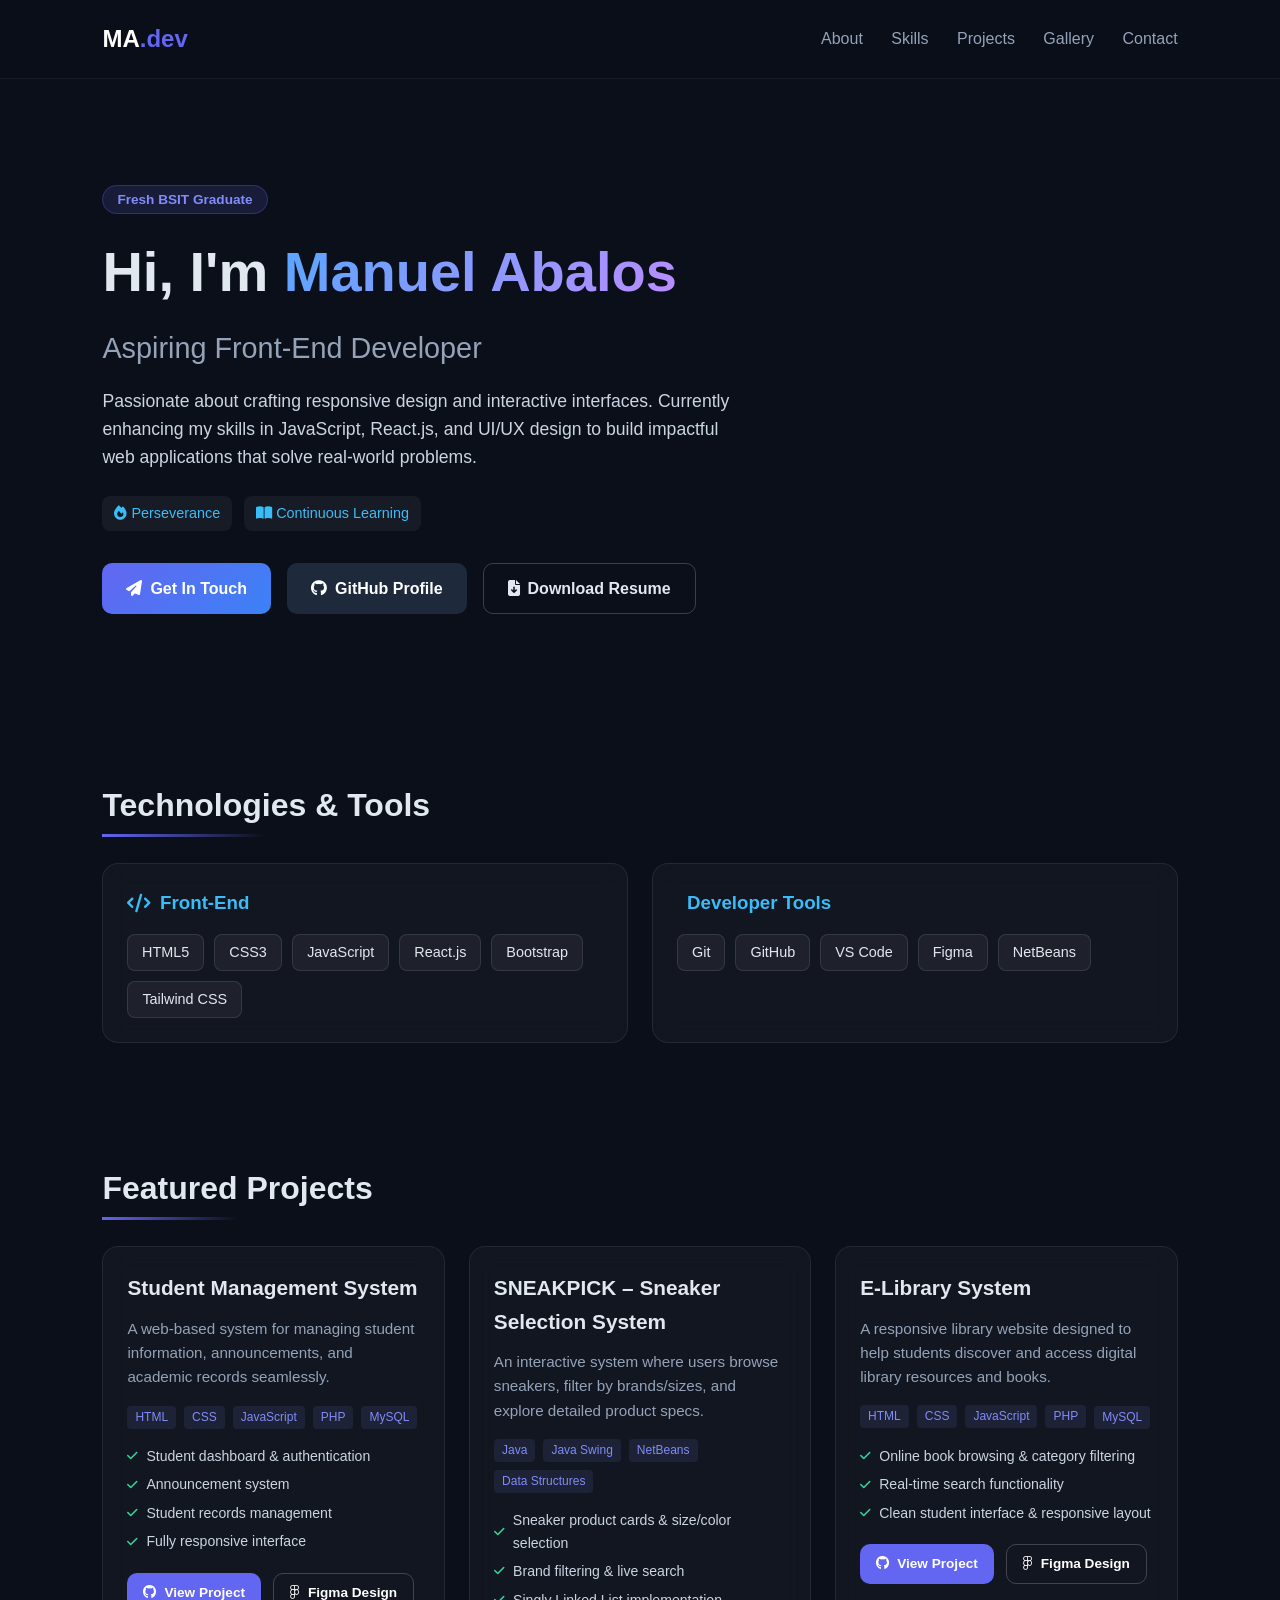
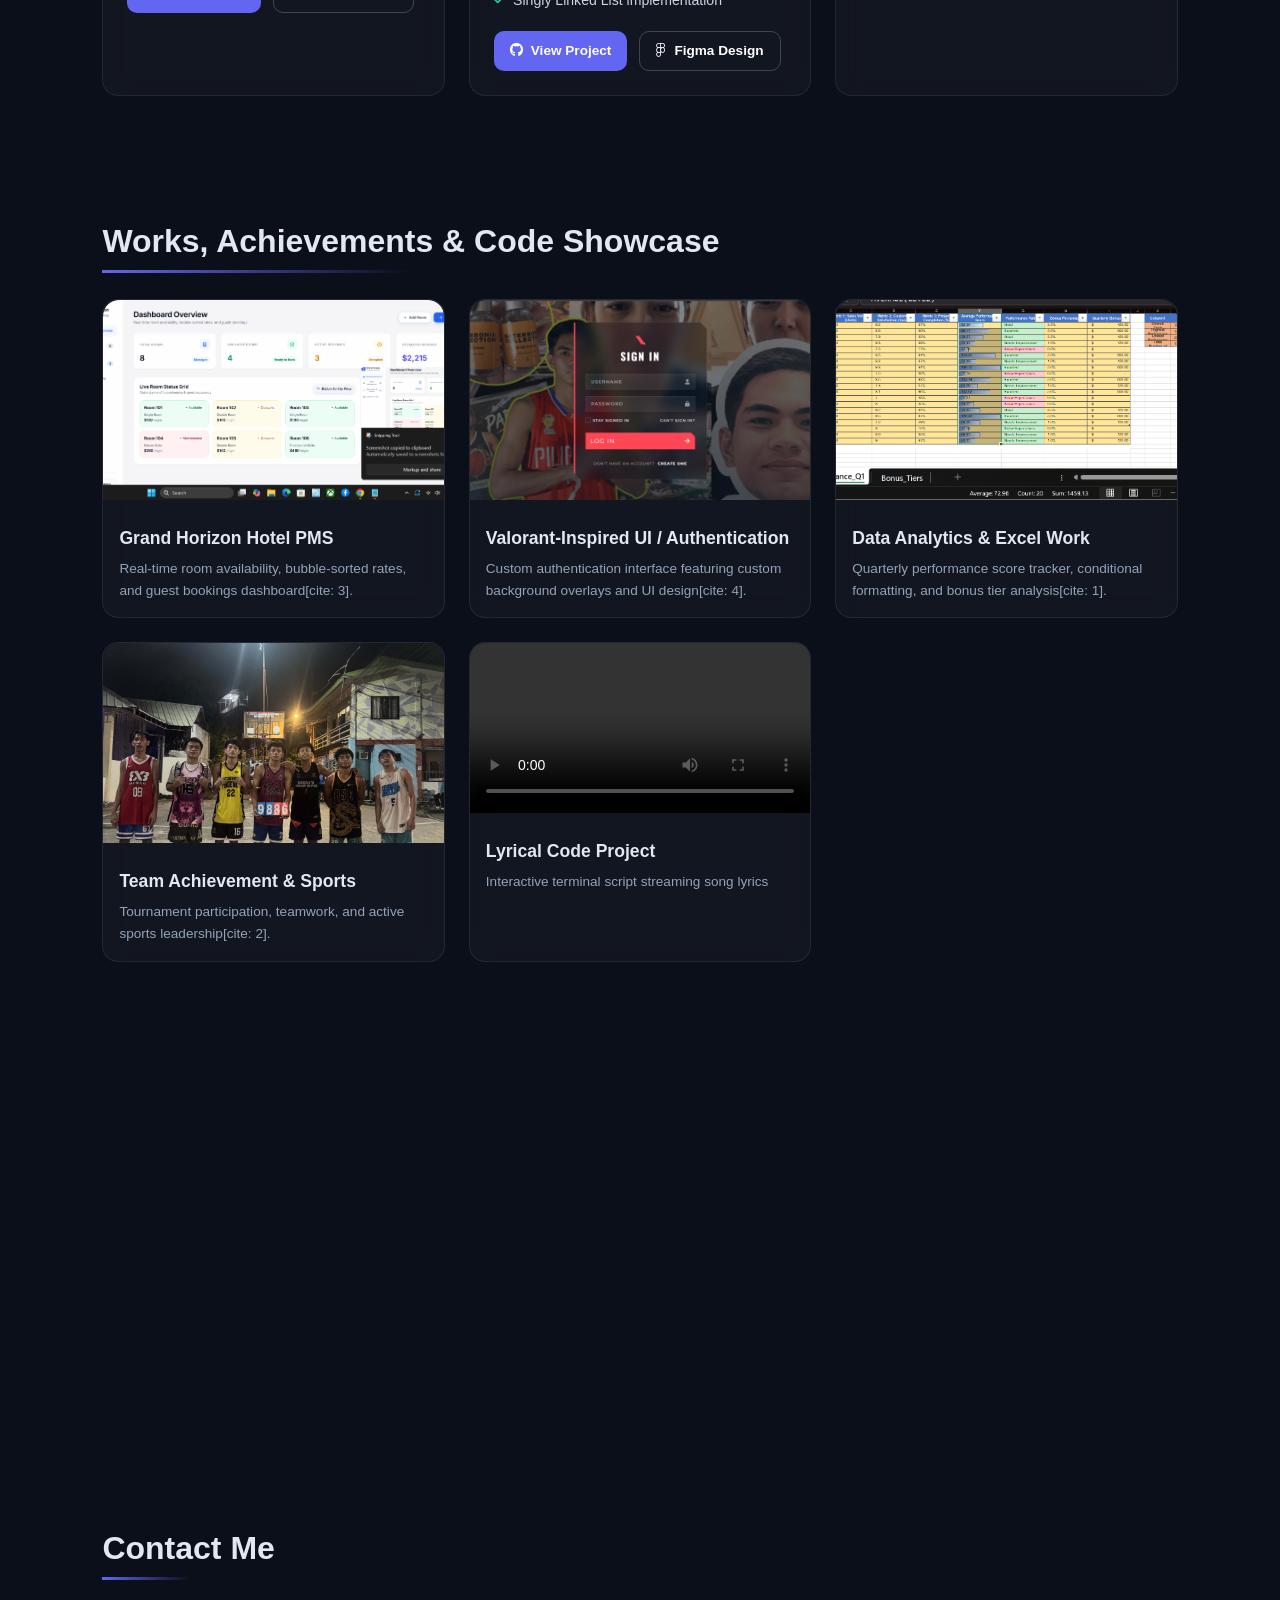
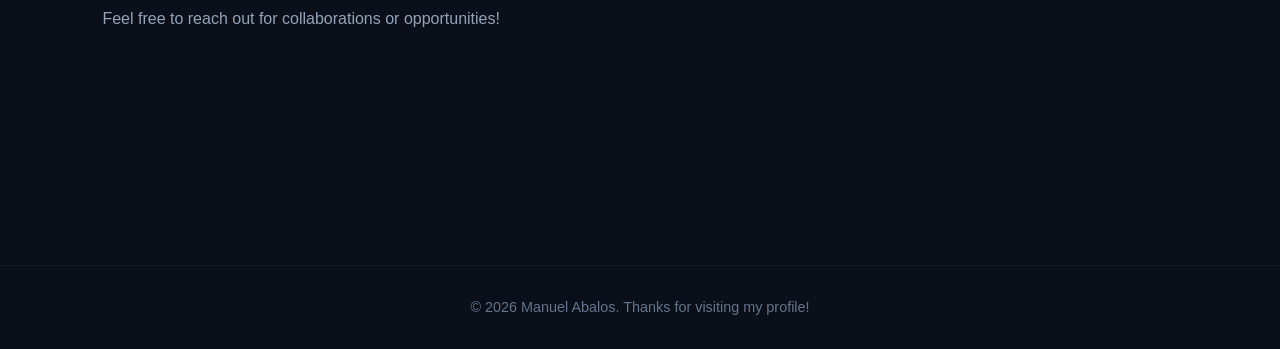
==== index.html @ e419f0a4 "first commit" ====
<!DOCTYPE html>
<html lang="en">
<head>
  <meta charset="UTF-8" />
  <meta name="viewport" content="width=device-width, initial-scale=1.0"/>
  <title>Manuel Abalos | Front-End Developer Portfolio</title>
  
 
  <link rel="stylesheet" href="https://cdnjs.cloudflare.com/ajax/libs/font-awesome/6.4.0/css/all.min.css"/>

  <link rel="stylesheet" href="main.css" />
</head>
<body>

 
  <header class="navbar">
    <div class="logo">MA<span>.dev</span></div>
    <nav>
      <a href="#about">About</a>
      <a href="#skills">Skills</a>
      <a href="#projects">Projects</a>
      <a href="#gallery">Gallery</a>
      <a href="#contact">Contact</a>
    </nav>
  </header>

 
  <section id="about" class="hero-section">
    <div class="hero-content">
      <span class="badge">Fresh BSIT Graduate</span>
      <h1>Hi, I'm <span class="gradient-text">Manuel Abalos</span></h1>
      <h2>Aspiring Front-End Developer</h2>
      
      <p class="bio">
        Passionate about crafting responsive design and interactive interfaces. 
        Currently enhancing my skills in JavaScript, React.js, and UI/UX design to build impactful web applications that solve real-world problems.
      </p>

      <div class="mindset-tags">
        <span><i class="fa-solid fa-fire"></i> Perseverance</span>
        <span><i class="fa-solid fa-book-open"></i> Continuous Learning</span>
      </div>

      <div class="hero-buttons">
        <a href="#contact" class="btn primary-btn"><i class="fa-solid fa-paper-plane"></i> Get In Touch</a>
        <a href="https://github.com/leunamworkswebdev" target="_blank" class="btn secondary-btn"><i class="fa-brands fa-github"></i> GitHub Profile</a>
        <a href="resume.pdf" download class="btn outline-btn"><i class="fa-solid fa-file-arrow-down"></i> Download Resume</a>
      </div>
    </div>
  </section>

 
  <section id="skills" class="skills-section">
    <h2 class="section-title">Technologies & Tools</h2>
    
    <div class="skills-grid">
      <div class="glass-card skill-card">
        <h3><i class="fa-solid fa-code"></i> Front-End</h3>
        <div class="tags">
          <span>HTML5</span>
          <span>CSS3</span>
          <span>JavaScript</span>
          <span>React.js</span>
          <span>Bootstrap</span>
          <span>Tailwind CSS</span>
        </div>
      </div>

      <div class="glass-card skill-card">
        <h3><i class="fa-solid fa-screws-gutter"></i> Developer Tools</h3>
        <div class="tags">
          <span>Git</span>
          <span>GitHub</span>
          <span>VS Code</span>
          <span>Figma</span>
          <span>NetBeans</span>
        </div>
      </div>
    </div>
  </section>

 
  <section id="projects" class="projects-section">
    <h2 class="section-title">Featured Projects</h2>

    <div class="projects-grid">
      
      <!-- Student Management System -->
      <div class="glass-card project-card">
        <h3>Student Management System</h3>
        <p>A web-based system for managing student information, announcements, and academic records seamlessly.</p>
        
        <div class="tech-stack">
          <span>HTML</span><span>CSS</span><span>JavaScript</span><span>PHP</span><span>MySQL</span>
        </div>

        <ul class="feature-list">
          <li><i class="fa-solid fa-check"></i> Student dashboard & authentication</li>
          <li><i class="fa-solid fa-check"></i> Announcement system</li>
          <li><i class="fa-solid fa-check"></i> Student records management</li>
          <li><i class="fa-solid fa-check"></i> Fully responsive interface</li>
        </ul>

        <div class="card-links">
          <a href="https://github.com/leunamworkswebdev" target="_blank" class="btn small-btn"><i class="fa-brands fa-github"></i> View Project</a>
          <a href="https://figma.com" target="_blank" class="btn small-btn outline"><i class="fa-brands fa-figma"></i> Figma Design</a>
        </div>
      </div>

    
      <div class="glass-card project-card">
        <h3>SNEAKPICK – Sneaker Selection System</h3>
        <p>An interactive system where users browse sneakers, filter by brands/sizes, and explore detailed product specs.</p>
        
        <div class="tech-stack">
          <span>Java</span><span>Java Swing</span><span>NetBeans</span><span>Data Structures</span>
        </div>

        <ul class="feature-list">
          <li><i class="fa-solid fa-check"></i> Sneaker product cards & size/color selection</li>
          <li><i class="fa-solid fa-check"></i> Brand filtering & live search</li>
          <li><i class="fa-solid fa-check"></i> Singly Linked List implementation</li>
        </ul>

        <div class="card-links">
          <a href="https://github.com/leunamworkswebdev" target="_blank" class="btn small-btn"><i class="fa-brands fa-github"></i> View Project</a>
          <a href="https://figma.com" target="_blank" class="btn small-btn outline"><i class="fa-brands fa-figma"></i> Figma Design</a>
        </div>
      </div>

      
      <div class="glass-card project-card">
        <h3>E-Library System</h3>
        <p>A responsive library website designed to help students discover and access digital library resources and books.</p>
        
        <div class="tech-stack">
          <span>HTML</span><span>CSS</span><span>JavaScript</span><span>PHP</span><span>MySQL</span>
        </div>

        <ul class="feature-list">
          <li><i class="fa-solid fa-check"></i> Online book browsing & category filtering</li>
          <li><i class="fa-solid fa-check"></i> Real-time search functionality</li>
          <li><i class="fa-solid fa-check"></i> Clean student interface & responsive layout</li>
        </ul>

        <div class="card-links">
          <a href="https://github.com/leunamworkswebdev" target="_blank" class="btn small-btn"><i class="fa-brands fa-github"></i> View Project</a>
          <a href="https://figma.com" target="_blank" class="btn small-btn outline"><i class="fa-brands fa-figma"></i> Figma Design</a>
        </div>
      </div>

    </div>
  </section>


  <section id="gallery" class="gallery-section">
    <h2 class="section-title">Works, Achievements & Code Showcase</h2>

    <div class="gallery-grid">
      
      <div class="glass-card gallery-item">
        <img src="Screenshot 2026-10-04 231336.png" alt="Grand Horizon Hotel Dashboard" />
        <div class="gallery-info">
          <h4>Grand Horizon Hotel PMS</h4>
          <p>Real-time room availability, bubble-sorted rates, and guest bookings dashboard[cite: 3].</p>
        </div>
      </div>

     
      <div class="glass-card gallery-item">
        <img src="Screenshot 2026-10-04 230714.png" alt="Valorant-inspired Login UI" />
        <div class="gallery-info">
          <h4>Valorant-Inspired UI / Authentication</h4>
          <p>Custom authentication interface featuring custom background overlays and UI design[cite: 4].</p>
        </div>
      </div>

     
      <div class="glass-card gallery-item">
        <img src="Screenshot 2026-10-05 004541.png" alt="Excel Performance Analysis Work" />
        <div class="gallery-info">
          <h4>Data Analytics & Excel Work</h4>
          <p>Quarterly performance score tracker, conditional formatting, and bonus tier analysis[cite: 1].</p>
        </div>
      </div>

     
      <div class="glass-card gallery-item">
        <img src="achievements.jpg" alt="Basketball Tournament Achievement" />
        <div class="gallery-info">
          <h4>Team Achievement & Sports</h4>
          <p>Tournament participation, teamwork, and active sports leadership[cite: 2].</p>
        </div>
      </div>

      
      <div class="glass-card gallery-item">
        <video controls width="100%">
          <source src="codelyricssong.mp4" type="video/mp4">
          Your browser does not support the video tag.
        </video>
        <div class="gallery-info">
          <h4>Lyrical Code Project</h4>
          <p>Interactive terminal script streaming song lyrics</p>
        </div>
      </div>

    </div>
  </section>

  <section class="working-section">
    <div class="glass-card working-card">
      <h2 class="section-title">What I'm Currently Working On</h2>
      <ul class="learning-list">
        <li><i class="fa-solid fa-bolt"></i> Elevating core JavaScript & ES6+ concepts</li>
        <li><i class="fa-solid fa-atom"></i> Master building modular web apps in React.js</li>
        <li><i class="fa-solid fa-mobile-screen"></i> Perfecting responsive design & CSS frameworks</li>
        <li><i class="fa-solid fa-wand-magic-sparkles"></i> Enhancing UI/UX interactive mechanics</li>
        <li><i class="fa-solid fa-rocket"></i> Creating full-stack real-world web solutions</li>
      </ul>
    </div>
  </section>

  <section id="contact" class="contact-section">
    <h2 class="section-title">Contact Me</h2>
    <p class="contact-sub">Feel free to reach out for collaborations or opportunities!</p>

    <div class="contact-cards">
      <a href="mailto:zeuronist@gmail.com" class="glass-card contact-card">
        <i class="fa-solid fa-envelope"></i>
        <span>Email Me</span>
        <p>zeuronist@gmail.com</p>
      </a>

      <a href="https://github.com/leunamworkswebdev" target="_blank" class="glass-card contact-card">
        <i class="fa-brands fa-github"></i>
        <span>GitHub</span>
        <p>leunamworkswebdev</p>
      </a>
    </div>
  </section>

  <footer>
    <p>© 2026 Manuel Abalos. Thanks for visiting my profile!</p>
  </footer>

  <script src="script.js"></script>
</body>
</html>
---- main.css ----
/* Base Reset & Styling */
* {
  margin: 0;
  padding: 0;
  box-sizing: border-box;
  font-family: 'Segoe UI', Roboto, Helvetica, Arial, sans-serif;
  scroll-behavior: smooth;
}

body {
  background-color: #0b0f19;
  color: #e2e8f0;
  line-height: 1.6;
  overflow-x: hidden;
}

/* Glassmorphism Styling */
.glass-card {
  background: rgba(255, 255, 255, 0.03);
  backdrop-filter: blur(12px);
  -webkit-backdrop-filter: blur(12px);
  border: 1px solid rgba(255, 255, 255, 0.08);
  border-radius: 16px;
  padding: 24px;
  transition: transform 0.3s ease, border-color 0.3s ease, box-shadow 0.3s ease;
}

.glass-card:hover {
  transform: translateY(-5px);
  border-color: rgba(99, 102, 241, 0.4);
  box-shadow: 0 10px 30px -10px rgba(99, 102, 241, 0.2);
}

/* Navbar */
.navbar {
  display: flex;
  justify-content: space-between;
  align-items: center;
  padding: 20px 8%;
  position: fixed;
  top: 0;
  width: 100%;
  background: rgba(11, 15, 25, 0.85);
  backdrop-filter: blur(10px);
  z-index: 1000;
  border-bottom: 1px solid rgba(255, 255, 255, 0.05);
}

.navbar .logo {
  font-size: 1.5rem;
  font-weight: 700;
  color: #ffffff;
}

.navbar .logo span {
  color: #6366f1;
}

.navbar nav a {
  color: #94a3b8;
  text-decoration: none;
  margin-left: 24px;
  font-weight: 500;
  transition: color 0.3s ease;
}

.navbar nav a:hover {
  color: #38bdf8;
}

/* Hero Section */
.hero-section {
  padding: 160px 8% 80px;
  min-height: 80vh;
  display: flex;
  align-items: center;
}

.badge {
  background: rgba(99, 102, 241, 0.15);
  color: #818cf8;
  padding: 6px 14px;
  border-radius: 20px;
  font-size: 0.85rem;
  font-weight: 600;
  border: 1px solid rgba(99, 102, 241, 0.3);
}

.hero-content h1 {
  font-size: 3.5rem;
  margin: 16px 0 8px;
}

.gradient-text {
  background: linear-gradient(135deg, #58a6ff 0%, #bc8cff 100%);
  background-clip: text;
  -webkit-background-clip: text;
  -webkit-text-fill-color: transparent;
}

.hero-content h2 {
  font-size: 1.8rem;
  color: #94a3b8;
  font-weight: 400;
  margin-bottom: 16px;
}

.bio {
  max-width: 650px;
  color: #cbd5e1;
  font-size: 1.1rem;
  margin-bottom: 24px;
}

.mindset-tags {
  display: flex;
  gap: 12px;
  margin-bottom: 32px;
}

.mindset-tags span {
  background: rgba(255, 255, 255, 0.05);
  padding: 6px 12px;
  border-radius: 8px;
  font-size: 0.9rem;
  color: #38bdf8;
}

.hero-buttons {
  display: flex;
  gap: 16px;
  flex-wrap: wrap;
}

/* Buttons */
.btn {
  padding: 12px 24px;
  border-radius: 10px;
  text-decoration: none;
  font-weight: 600;
  display: inline-flex;
  align-items: center;
  gap: 8px;
  transition: all 0.3s ease;
  cursor: pointer;
  border: none;
}

.primary-btn {
  background: linear-gradient(135deg, #6366f1 0%, #3b82f6 100%);
  color: #ffffff;
}

.primary-btn:hover {
  opacity: 0.9;
  transform: translateY(-2px);
}

.secondary-btn {
  background: #1e293b;
  color: #ffffff;
}

.secondary-btn:hover {
  background: #334155;
}

.outline-btn {
  border: 1px solid rgba(255, 255, 255, 0.2);
  color: #e2e8f0;
}

.outline-btn:hover {
  background: rgba(255, 255, 255, 0.05);
}

.small-btn {
  padding: 8px 16px;
  font-size: 0.85rem;
  background: #6366f1;
  color: white;
}

.small-btn.outline {
  background: transparent;
  border: 1px solid rgba(255, 255, 255, 0.2);
}

/* Titles */
.section-title {
  font-size: 2rem;
  margin-bottom: 32px;
  position: relative;
  display: inline-block;
}

.section-title::after {
  content: '';
  position: absolute;
  bottom: -6px;
  left: 0;
  width: 50%;
  height: 3px;
  background: linear-gradient(90deg, #6366f1, transparent);
}

/* Skills Section */
.skills-section, .projects-section, .gallery-section, .working-section, .contact-section {
  padding: 60px 8%;
}

.skills-grid {
  display: grid;
  grid-template-columns: repeat(auto-fit, minmax(300px, 1fr));
  gap: 24px;
}

.skill-card h3 {
  margin-bottom: 16px;
  color: #38bdf8;
  display: flex;
  align-items: center;
  gap: 10px;
}

.tags {
  display: flex;
  flex-wrap: wrap;
  gap: 10px;
}

.tags span {
  background: rgba(255, 255, 255, 0.05);
  border: 1px solid rgba(255, 255, 255, 0.1);
  padding: 6px 14px;
  border-radius: 8px;
  font-size: 0.9rem;
}

/* Projects Grid */
.projects-grid {
  display: grid;
  grid-template-columns: repeat(auto-fit, minmax(320px, 1fr));
  gap: 24px;
}

.project-card h3 {
  font-size: 1.3rem;
  margin-bottom: 12px;
}

.project-card p {
  color: #94a3b8;
  font-size: 0.95rem;
  margin-bottom: 16px;
}

.tech-stack {
  display: flex;
  gap: 8px;
  flex-wrap: wrap;
  margin-bottom: 16px;
}

.tech-stack span {
  font-size: 0.75rem;
  color: #818cf8;
  background: rgba(129, 140, 248, 0.1);
  padding: 2px 8px;
  border-radius: 4px;
}

.feature-list {
  list-style: none;
  margin-bottom: 20px;
}

.feature-list li {
  font-size: 0.88rem;
  color: #cbd5e1;
  margin-bottom: 6px;
  display: flex;
  align-items: center;
  gap: 8px;
}

.feature-list li i {
  color: #34d399;
  font-size: 0.75rem;
}

.card-links {
  display: flex;
  gap: 12px;
}

/* Gallery Section */
.gallery-grid {
  display: grid;
  grid-template-columns: repeat(auto-fit, minmax(280px, 1fr));
  gap: 24px;
}

.gallery-item {
  padding: 0;
  overflow: hidden;
}

.gallery-item img {
  width: 100%;
  height: 200px;
  object-fit: cover;
  border-top-left-radius: 16px;
  border-top-right-radius: 16px;
}

.gallery-info {
  padding: 16px;
}

.gallery-info h4 {
  font-size: 1.1rem;
  margin-bottom: 6px;
}

.gallery-info p {
  font-size: 0.85rem;
  color: #94a3b8;
}

.video-preview-box {
  height: 200px;
  background: rgba(0, 0, 0, 0.4);
  display: flex;
  flex-direction: column;
  justify-content: center;
  align-items: center;
  color: #38bdf8;
  gap: 12px;
}

.video-preview-box i {
  font-size: 2.5rem;
}

/* Currently Working On */
.learning-list {
  list-style: none;
}

.learning-list li {
  margin-bottom: 12px;
  display: flex;
  align-items: center;
  gap: 12px;
  color: #cbd5e1;
}

.learning-list li i {
  color: #fbbf24;
}

/* Contact Section */
.contact-sub {
  color: #94a3b8;
  margin-bottom: 24px;
}

.contact-cards {
  display: flex;
  gap: 24px;
  flex-wrap: wrap;
}

.contact-card {
  text-decoration: none;
  color: inherit;
  flex: 1;
  min-width: 250px;
  display: flex;
  flex-direction: column;
  align-items: center;
  text-align: center;
  gap: 8px;
}

.contact-card i {
  font-size: 2rem;
  color: #6366f1;
}

/* Footer */
footer {
  text-align: center;
  padding: 30px;
  color: #64748b;
  border-top: 1px solid rgba(255, 255, 255, 0.05);
  font-size: 0.9rem;
}

/* Responsive Adjustments */
@media (max-width: 768px) {
  .hero-content h1 {
    font-size: 2.5rem;
  }
  .navbar nav {
    display: none; /* Can be expanded to mobile menu */
  }
}
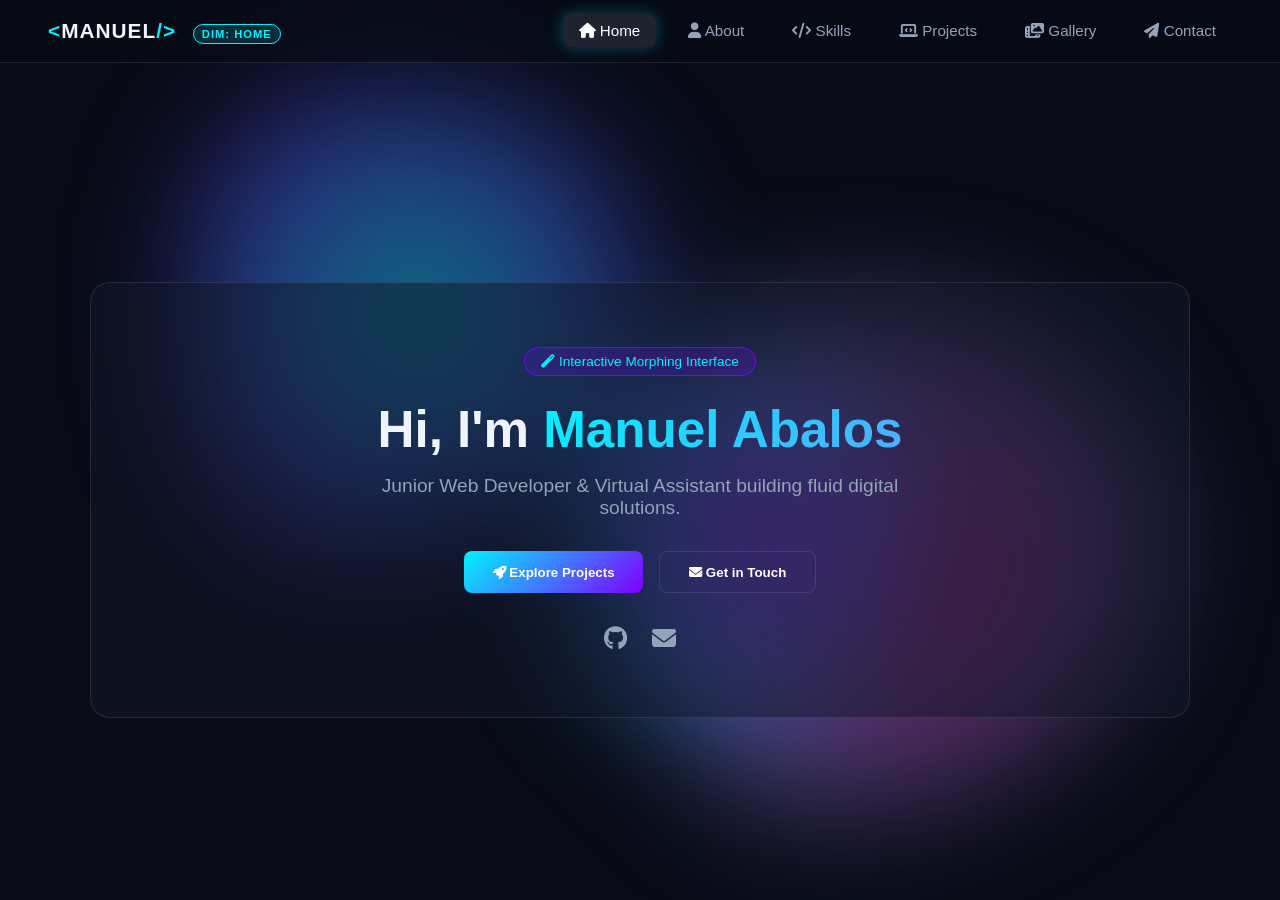
==== commit f54ac5b0: "Refactor portfolio to 3-file modular layout and add new gallery photo" ====
--- a/index.html
+++ b/index.html
@@ -2,247 +2,241 @@
 <html lang="en">
 <head>
   <meta charset="UTF-8" />
-  <meta name="viewport" content="width=device-width, initial-scale=1.0"/>
-  <title>Manuel Abalos | Front-End Developer Portfolio</title>
-  
- 
-  <link rel="stylesheet" href="https://cdnjs.cloudflare.com/ajax/libs/font-awesome/6.4.0/css/all.min.css"/>
-
+  <meta name="viewport" content="width=device-width, initial-scale=1.0" />
+  <title>Manuel Abalos | Interactive Morph Portfolio</title>
   <link rel="stylesheet" href="main.css" />
+  <link rel="stylesheet" href="https://cdnjs.cloudflare.com/ajax/libs/font-awesome/6.4.0/css/all.min.css" />
 </head>
 <body>
 
- 
+  <!-- Morphing Glass Background Container -->
+  <div class="morph-bg-container">
+    <div id="morphBlob1" class="morph-blob blob-1"></div>
+    <div id="morphBlob2" class="morph-blob blob-2"></div>
+    <div id="morphBlob3" class="morph-blob blob-3"></div>
+  </div>
+
+  <!-- Navigation Bar -->
   <header class="navbar">
-    <div class="logo">MA<span>.dev</span></div>
+    <div class="logo">
+      <span class="logo-accent">&lt;</span>MANUEL<span class="logo-accent">/&gt;</span>
+      <span class="dimension-badge" id="currentDimensionBadge">DIM: HOME</span>
+    </div>
     <nav>
-      <a href="#about">About</a>
-      <a href="#skills">Skills</a>
-      <a href="#projects">Projects</a>
-      <a href="#gallery">Gallery</a>
-      <a href="#contact">Contact</a>
+      <ul class="nav-links">
+        <li><a href="#home" class="nav-btn active" data-page="home"><i class="fas fa-home"></i> Home</a></li>
+        <li><a href="#about" class="nav-btn" data-page="about"><i class="fas fa-user"></i> About</a></li>
+        <li><a href="#skills" class="nav-btn" data-page="skills"><i class="fas fa-code"></i> Skills</a></li>
+        <li><a href="#projects" class="nav-btn" data-page="projects"><i class="fas fa-laptop-code"></i> Projects</a></li>
+        <li><a href="#gallery" class="nav-btn" data-page="gallery"><i class="fas fa-photo-video"></i> Gallery</a></li>
+        <li><a href="#contact" class="nav-btn" data-page="contact"><i class="fas fa-paper-plane"></i> Contact</a></li>
+      </ul>
     </nav>
   </header>
 
- 
-  <section id="about" class="hero-section">
-    <div class="hero-content">
-      <span class="badge">Fresh BSIT Graduate</span>
-      <h1>Hi, I'm <span class="gradient-text">Manuel Abalos</span></h1>
-      <h2>Aspiring Front-End Developer</h2>
-      
-      <p class="bio">
-        Passionate about crafting responsive design and interactive interfaces. 
-        Currently enhancing my skills in JavaScript, React.js, and UI/UX design to build impactful web applications that solve real-world problems.
-      </p>
-
-      <div class="mindset-tags">
-        <span><i class="fa-solid fa-fire"></i> Perseverance</span>
-        <span><i class="fa-solid fa-book-open"></i> Continuous Learning</span>
-      </div>
-
-      <div class="hero-buttons">
-        <a href="#contact" class="btn primary-btn"><i class="fa-solid fa-paper-plane"></i> Get In Touch</a>
-        <a href="https://github.com/leunamworkswebdev" target="_blank" class="btn secondary-btn"><i class="fa-brands fa-github"></i> GitHub Profile</a>
-        <a href="resume.pdf" download class="btn outline-btn"><i class="fa-solid fa-file-arrow-down"></i> Download Resume</a>
-      </div>
-    </div>
-  </section>
-
- 
-  <section id="skills" class="skills-section">
-    <h2 class="section-title">Technologies & Tools</h2>
-    
-    <div class="skills-grid">
-      <div class="glass-card skill-card">
-        <h3><i class="fa-solid fa-code"></i> Front-End</h3>
-        <div class="tags">
-          <span>HTML5</span>
-          <span>CSS3</span>
-          <span>JavaScript</span>
-          <span>React.js</span>
-          <span>Bootstrap</span>
-          <span>Tailwind CSS</span>
-        </div>
-      </div>
-
-      <div class="glass-card skill-card">
-        <h3><i class="fa-solid fa-screws-gutter"></i> Developer Tools</h3>
-        <div class="tags">
-          <span>Git</span>
-          <span>GitHub</span>
-          <span>VS Code</span>
-          <span>Figma</span>
-          <span>NetBeans</span>
-        </div>
-      </div>
-    </div>
-  </section>
-
- 
-  <section id="projects" class="projects-section">
-    <h2 class="section-title">Featured Projects</h2>
-
-    <div class="projects-grid">
-      
-      <!-- Student Management System -->
-      <div class="glass-card project-card">
-        <h3>Student Management System</h3>
-        <p>A web-based system for managing student information, announcements, and academic records seamlessly.</p>
-        
-        <div class="tech-stack">
-          <span>HTML</span><span>CSS</span><span>JavaScript</span><span>PHP</span><span>MySQL</span>
-        </div>
-
-        <ul class="feature-list">
-          <li><i class="fa-solid fa-check"></i> Student dashboard & authentication</li>
-          <li><i class="fa-solid fa-check"></i> Announcement system</li>
-          <li><i class="fa-solid fa-check"></i> Student records management</li>
-          <li><i class="fa-solid fa-check"></i> Fully responsive interface</li>
-        </ul>
-
-        <div class="card-links">
-          <a href="https://github.com/leunamworkswebdev" target="_blank" class="btn small-btn"><i class="fa-brands fa-github"></i> View Project</a>
-          <a href="https://figma.com" target="_blank" class="btn small-btn outline"><i class="fa-brands fa-figma"></i> Figma Design</a>
-        </div>
-      </div>
-
-    
-      <div class="glass-card project-card">
-        <h3>SNEAKPICK – Sneaker Selection System</h3>
-        <p>An interactive system where users browse sneakers, filter by brands/sizes, and explore detailed product specs.</p>
-        
-        <div class="tech-stack">
-          <span>Java</span><span>Java Swing</span><span>NetBeans</span><span>Data Structures</span>
-        </div>
-
-        <ul class="feature-list">
-          <li><i class="fa-solid fa-check"></i> Sneaker product cards & size/color selection</li>
-          <li><i class="fa-solid fa-check"></i> Brand filtering & live search</li>
-          <li><i class="fa-solid fa-check"></i> Singly Linked List implementation</li>
-        </ul>
-
-        <div class="card-links">
-          <a href="https://github.com/leunamworkswebdev" target="_blank" class="btn small-btn"><i class="fa-brands fa-github"></i> View Project</a>
-          <a href="https://figma.com" target="_blank" class="btn small-btn outline"><i class="fa-brands fa-figma"></i> Figma Design</a>
-        </div>
-      </div>
-
-      
-      <div class="glass-card project-card">
-        <h3>E-Library System</h3>
-        <p>A responsive library website designed to help students discover and access digital library resources and books.</p>
-        
-        <div class="tech-stack">
-          <span>HTML</span><span>CSS</span><span>JavaScript</span><span>PHP</span><span>MySQL</span>
-        </div>
-
-        <ul class="feature-list">
-          <li><i class="fa-solid fa-check"></i> Online book browsing & category filtering</li>
-          <li><i class="fa-solid fa-check"></i> Real-time search functionality</li>
-          <li><i class="fa-solid fa-check"></i> Clean student interface & responsive layout</li>
-        </ul>
-
-        <div class="card-links">
-          <a href="https://github.com/leunamworkswebdev" target="_blank" class="btn small-btn"><i class="fa-brands fa-github"></i> View Project</a>
-          <a href="https://figma.com" target="_blank" class="btn small-btn outline"><i class="fa-brands fa-figma"></i> Figma Design</a>
-        </div>
-      </div>
-
-    </div>
-  </section>
-
-
-  <section id="gallery" class="gallery-section">
-    <h2 class="section-title">Works, Achievements & Code Showcase</h2>
-
-    <div class="gallery-grid">
-      
-      <div class="glass-card gallery-item">
-        <img src="Screenshot 2026-10-04 231336.png" alt="Grand Horizon Hotel Dashboard" />
-        <div class="gallery-info">
-          <h4>Grand Horizon Hotel PMS</h4>
-          <p>Real-time room availability, bubble-sorted rates, and guest bookings dashboard[cite: 3].</p>
-        </div>
-      </div>
-
-     
-      <div class="glass-card gallery-item">
-        <img src="Screenshot 2026-10-04 230714.png" alt="Valorant-inspired Login UI" />
-        <div class="gallery-info">
-          <h4>Valorant-Inspired UI / Authentication</h4>
-          <p>Custom authentication interface featuring custom background overlays and UI design[cite: 4].</p>
-        </div>
-      </div>
-
-     
-      <div class="glass-card gallery-item">
-        <img src="Screenshot 2026-10-05 004541.png" alt="Excel Performance Analysis Work" />
-        <div class="gallery-info">
-          <h4>Data Analytics & Excel Work</h4>
-          <p>Quarterly performance score tracker, conditional formatting, and bonus tier analysis[cite: 1].</p>
-        </div>
-      </div>
-
-     
-      <div class="glass-card gallery-item">
-        <img src="achievements.jpg" alt="Basketball Tournament Achievement" />
-        <div class="gallery-info">
-          <h4>Team Achievement & Sports</h4>
-          <p>Tournament participation, teamwork, and active sports leadership[cite: 2].</p>
-        </div>
-      </div>
-
-      
-      <div class="glass-card gallery-item">
-        <video controls width="100%">
-          <source src="codelyricssong.mp4" type="video/mp4">
-          Your browser does not support the video tag.
-        </video>
-        <div class="gallery-info">
-          <h4>Lyrical Code Project</h4>
-          <p>Interactive terminal script streaming song lyrics</p>
-        </div>
-      </div>
-
-    </div>
-  </section>
-
-  <section class="working-section">
-    <div class="glass-card working-card">
-      <h2 class="section-title">What I'm Currently Working On</h2>
-      <ul class="learning-list">
-        <li><i class="fa-solid fa-bolt"></i> Elevating core JavaScript & ES6+ concepts</li>
-        <li><i class="fa-solid fa-atom"></i> Master building modular web apps in React.js</li>
-        <li><i class="fa-solid fa-mobile-screen"></i> Perfecting responsive design & CSS frameworks</li>
-        <li><i class="fa-solid fa-wand-magic-sparkles"></i> Enhancing UI/UX interactive mechanics</li>
-        <li><i class="fa-solid fa-rocket"></i> Creating full-stack real-world web solutions</li>
-      </ul>
-    </div>
-  </section>
-
-  <section id="contact" class="contact-section">
-    <h2 class="section-title">Contact Me</h2>
-    <p class="contact-sub">Feel free to reach out for collaborations or opportunities!</p>
-
-    <div class="contact-cards">
-      <a href="mailto:zeuronist@gmail.com" class="glass-card contact-card">
-        <i class="fa-solid fa-envelope"></i>
-        <span>Email Me</span>
-        <p>zeuronist@gmail.com</p>
-      </a>
-
-      <a href="https://github.com/leunamworkswebdev" target="_blank" class="glass-card contact-card">
-        <i class="fa-brands fa-github"></i>
-        <span>GitHub</span>
-        <p>leunamworkswebdev</p>
-      </a>
-    </div>
-  </section>
-
-  <footer>
-    <p>© 2026 Manuel Abalos. Thanks for visiting my profile!</p>
-  </footer>
+  <!-- Main Multi-Dimensional Content Container -->
+  <main class="multiverse-container">
+
+    <!-- 1. HOME DIMENSION -->
+    <section id="home" class="dimension-page active">
+      <div class="glass-hero tilt-card">
+        <div class="hero-content">
+          <div class="portal-tag"><i class="fas fa-magic"></i> Interactive Morphing Interface</div>
+          <h1>Hi, I'm <span class="gradient-text">Manuel Abalos</span></h1>
+          <p class="subtitle">Junior Web Developer &amp; Virtual Assistant building fluid digital solutions.</p>
+          <div class="hero-buttons">
+            <button class="dimension-jump-btn" data-jump="projects"><i class="fas fa-rocket"></i> Explore Projects</button>
+            <button class="dimension-jump-btn secondary" data-jump="contact"><i class="fas fa-envelope"></i> Get in Touch</button>
+          </div>
+          <div class="social-links">
+            <a href="https://github.com/leunamworkswebdev" target="_blank" aria-label="GitHub"><i class="fab fa-github"></i></a>
+            <a href="mailto:your-email@gmail.com" aria-label="Email"><i class="fas fa-envelope"></i></a>
+          </div>
+        </div>
+      </div>
+    </section>
+
+    <!-- 2. ABOUT DIMENSION -->
+    <section id="about" class="dimension-page">
+      <div class="dimension-header">
+        <h2>About <span class="gradient-text">Me</span></h2>
+        <p>Interactive journey through my focus, background, and direction.</p>
+      </div>
+      <div class="glass-card full-width tilt-card">
+        <div class="about-grid">
+          <div class="about-text">
+            <h3>Junior Web Developer &amp; VA</h3>
+            <p>I build clean, responsive front-end layouts with interactive web features and robust backend database integrations. Passionate about user experience, UI aesthetics, and efficient workflows.</p>
+            <div class="interactive-pills">
+              <span class="interactive-pill" onclick="this.classList.toggle('active')"><i class="fas fa-map-marker-alt"></i> Davao City, PH</span>
+              <span class="interactive-pill" onclick="this.classList.toggle('active')"><i class="fas fa-briefcase"></i> Open for Remote Work</span>
+              <span class="interactive-pill" onclick="this.classList.toggle('active')"><i class="fas fa-graduation-cap"></i> Continuous Learner</span>
+            </div>
+          </div>
+        </div>
+      </div>
+    </section>
+
+    <!-- 3. SKILLS DIMENSION -->
+    <section id="skills" class="dimension-page">
+      <div class="dimension-header">
+        <h2>Technical <span class="gradient-text">Skills</span></h2>
+        <p>Hover over or tap skills to trigger live interactive metric updates.</p>
+      </div>
+      <div class="skills-grid">
+        <div class="glass-card skill-card tilt-card" data-level="90%">
+          <i class="fab fa-html5 skill-icon"></i>
+          <h4>HTML &amp; CSS</h4>
+          <p>Responsive layouts, Flexbox/Grid, &amp; glassmorphism.</p>
+          <div class="skill-bar-bg"><div class="skill-bar-fill" style="width: 90%;"></div></div>
+        </div>
+        <div class="glass-card skill-card tilt-card" data-level="85%">
+          <i class="fab fa-js skill-icon"></i>
+          <h4>JavaScript</h4>
+          <p>DOM manipulation, interactive animations, &amp; ES6+.</p>
+          <div class="skill-bar-bg"><div class="skill-bar-fill" style="width: 85%;"></div></div>
+        </div>
+        <div class="glass-card skill-card tilt-card" data-level="70%">
+          <i class="fab fa-react skill-icon"></i>
+          <h4>React (Ongoing)</h4>
+          <p>Component architecture and stateful applications.</p>
+          <div class="skill-bar-bg"><div class="skill-bar-fill" style="width: 70%;"></div></div>
+        </div>
+        <div class="glass-card skill-card tilt-card" data-level="80%">
+          <i class="fab fa-php skill-icon"></i>
+          <h4>PHP &amp; MySQL</h4>
+          <p>Server-side logic, database design, and CRUD APIs.</p>
+          <div class="skill-bar-bg"><div class="skill-bar-fill" style="width: 80%;"></div></div>
+        </div>
+        <div class="glass-card skill-card tilt-card" data-level="75%">
+          <i class="fab fa-java skill-icon"></i>
+          <h4>Java</h4>
+          <p>Object-oriented programming and application logic.</p>
+          <div class="skill-bar-bg"><div class="skill-bar-fill" style="width: 75%;"></div></div>
+        </div>
+        <div class="glass-card skill-card tilt-card" data-level="88%">
+          <i class="fab fa-git-alt skill-icon"></i>
+          <h4>Git &amp; GitHub</h4>
+          <p>Version control, branch management, and workflows.</p>
+          <div class="skill-bar-bg"><div class="skill-bar-fill" style="width: 88%;"></div></div>
+        </div>
+      </div>
+    </section>
+
+    <!-- 4. PROJECTS DIMENSION -->
+    <section id="projects" class="dimension-page">
+      <div class="dimension-header">
+        <h2>Featured <span class="gradient-text">Projects</span></h2>
+        <p>Interactive project showcase with real-time detail expansion.</p>
+      </div>
+      <div class="projects-grid">
+        <div class="glass-card project-card tilt-card">
+          <div class="project-badge">Database System</div>
+          <h3>Student Management System</h3>
+          <p>Comprehensive system for student enrollment, record management, and academic grading.</p>
+          <button class="expand-project-btn"><i class="fas fa-chevron-down"></i> Details</button>
+          <div class="project-details">
+            <p><strong>Stack:</strong> PHP, MySQL, HTML5, CSS3</p>
+            <p>Features automated student record lookup and grade report generation.</p>
+          </div>
+        </div>
+        <div class="glass-card project-card tilt-card">
+          <div class="project-badge">E-Commerce</div>
+          <h3>SNEAKPICK Sneaker System</h3>
+          <p>Custom footwear showcase and inventory management platform.</p>
+          <button class="expand-project-btn"><i class="fas fa-chevron-down"></i> Details</button>
+          <div class="project-details">
+            <p><strong>Stack:</strong> JavaScript, CSS3, HTML5</p>
+            <p>Interactive filtering, shopping cart preview, and product view gallery.</p>
+          </div>
+        </div>
+        <div class="glass-card project-card tilt-card">
+          <div class="project-badge">Library Tech</div>
+          <h3>E-Library System</h3>
+          <p>Digital platform for managing library catalog, book issuance, and user borrowing records.</p>
+          <button class="expand-project-btn"><i class="fas fa-chevron-down"></i> Details</button>
+          <div class="project-details">
+            <p><strong>Stack:</strong> Java, MySQL, Swing UI</p>
+            <p>Tracks search availability, overdue fines, and book lending status.</p>
+          </div>
+        </div>
+      </div>
+    </section>
+
+    <!-- 5. GALLERY DIMENSION -->
+    <section id="gallery" class="dimension-page">
+      <div class="dimension-header">
+        <h2>Works &amp; <span class="gradient-text">Gallery</span></h2>
+        <p>System screenshots, analytics documents, team photos, and video demos.</p>
+      </div>
+      <div class="gallery-grid">
+        <div class="glass-card gallery-item tilt-card">
+          <img src="Screenshot 2026-10-04 231336.png" alt="Grand Horizon Hotel PMS Dashboard" />
+          <div class="gallery-info">
+            <h4>Grand Horizon PMS Dashboard</h4>
+            <p>Hotel management dashboard featuring real-time room status tracking.</p>
+          </div>
+        </div>
+        <div class="glass-card gallery-item tilt-card">
+          <img src="Screenshot 2026-10-04 230714.png" alt="System Sign-In Interface" />
+          <div class="gallery-info">
+            <h4>Valorant-Style Sign-In UI</h4>
+            <p>Custom gaming-inspired sign-in portal interface.</p>
+          </div>
+        </div>
+        <div class="glass-card gallery-item tilt-card">
+          <img src="Screenshot 2026-10-05 004541.png" alt="Excel Analytics Sheet" />
+          <div class="gallery-info">
+            <h4>Excel Performance Sheet</h4>
+            <p>Performance rating spreadsheet with conditional formulas and charts.</p>
+          </div>
+        </div>
+        <div class="glass-card gallery-item tilt-card">
+          <img src="oneofmyacchievements.jpg" alt="Teamwork Achievement" />
+          <div class="gallery-info">
+            <h4>Teamwork &amp; Achievement</h4>
+            <p>Basketball team competitive tournament achievement showcase photo.</p>
+          </div>
+        </div>
+        <div class="glass-card gallery-item video-item tilt-card">
+          <video controls width="100%">
+            <source src="codelyricssong.mp4" type="video/mp4" />
+            Your browser does not support the video tag.
+          </video>
+          <div class="gallery-info">
+            <h4>Lyrical Code Project</h4>
+            <p>Terminal script syncing lyrics dynamically with audio playback.</p>
+          </div>
+        </div>
+      </div>
+    </section>
+
+    <!-- 6. CONTACT DIMENSION -->
+    <section id="contact" class="dimension-page">
+      <div class="dimension-header">
+        <h2>Contact <span class="gradient-text">Dimension</span></h2>
+        <p>Send a direct message through the interactive form.</p>
+      </div>
+      <div class="glass-card contact-card tilt-card">
+        <form class="contact-form" id="contactForm">
+          <div class="form-group">
+            <label for="contactName">Your Name</label>
+            <input type="text" id="contactName" placeholder="Enter your name" required />
+          </div>
+          <div class="form-group">
+            <label for="contactEmail">Your Email</label>
+            <input type="email" id="contactEmail" placeholder="Enter your email" required />
+          </div>
+          <div class="form-group">
+            <label for="contactMessage">Message</label>
+            <textarea id="contactMessage" rows="5" placeholder="Type your message..." required></textarea>
+          </div>
+          <button type="submit" class="dimension-jump-btn"><i class="fas fa-paper-plane"></i> Send Message</button>
+        </form>
+      </div>
+    </section>
+
+  </main>
 
   <script src="script.js"></script>
 </body>
--- a/main.css
+++ b/main.css
@@ -1,409 +1,405 @@
-/* Base Reset & Styling */
+:root {
+  --bg-color: #080b16;
+  --glass-bg: rgba(18, 24, 43, 0.5);
+  --glass-border: rgba(255, 255, 255, 0.1);
+  --accent-cyan: #00f2fe;
+  --accent-purple: #4facfe;
+  --accent-glow: #7f00ff;
+  --text-main: #f0f4fc;
+  --text-muted: #94a3b8;
+}
+
 * {
+  box-sizing: border-box;
   margin: 0;
   padding: 0;
-  box-sizing: border-box;
-  font-family: 'Segoe UI', Roboto, Helvetica, Arial, sans-serif;
-  scroll-behavior: smooth;
+  font-family: 'Segoe UI', Tahoma, Geneva, Verdana, sans-serif;
 }
 
 body {
-  background-color: #0b0f19;
-  color: #e2e8f0;
-  line-height: 1.6;
+  background-color: var(--bg-color);
+  color: var(--text-main);
   overflow-x: hidden;
-}
-
-/* Glassmorphism Styling */
-.glass-card {
-  background: rgba(255, 255, 255, 0.03);
-  backdrop-filter: blur(12px);
-  -webkit-backdrop-filter: blur(12px);
-  border: 1px solid rgba(255, 255, 255, 0.08);
-  border-radius: 16px;
-  padding: 24px;
-  transition: transform 0.3s ease, border-color 0.3s ease, box-shadow 0.3s ease;
-}
-
-.glass-card:hover {
-  transform: translateY(-5px);
-  border-color: rgba(99, 102, 241, 0.4);
-  box-shadow: 0 10px 30px -10px rgba(99, 102, 241, 0.2);
-}
-
-/* Navbar */
+  min-height: 100vh;
+}
+
+/* Fluid Morphing Blobs Background */
+.morph-bg-container {
+  position: fixed;
+  top: 0;
+  left: 0;
+  width: 100vw;
+  height: 100vh;
+  z-index: -1;
+  overflow: hidden;
+  filter: blur(60px);
+}
+
+.morph-blob {
+  position: absolute;
+  border-radius: 40% 60% 70% 30% / 40% 50% 60% 50%;
+  opacity: 0.45;
+  transition: all 1.2s cubic-bezier(0.25, 0.8, 0.25, 1);
+}
+
+.blob-1 {
+  width: 450px;
+  height: 450px;
+  background: radial-gradient(circle, var(--accent-cyan), var(--accent-glow));
+  top: 10%;
+  left: 15%;
+  animation: morphingBlob 12s infinite alternate ease-in-out;
+}
+
+.blob-2 {
+  width: 500px;
+  height: 500px;
+  background: radial-gradient(circle, #ff007f, var(--accent-purple));
+  bottom: 10%;
+  right: 10%;
+  animation: morphingBlob 15s infinite alternate ease-in-out;
+}
+
+.blob-3 {
+  width: 350px;
+  height: 350px;
+  background: radial-gradient(circle, #7f00ff, #00f2fe);
+  top: 40%;
+  left: 45%;
+  animation: morphingBlob 10s infinite alternate ease-in-out;
+}
+
+@keyframes morphingBlob {
+  0% {
+    border-radius: 40% 60% 70% 30% / 40% 50% 60% 50%;
+    transform: rotate(0deg) scale(1);
+  }
+  50% {
+    border-radius: 60% 30% 50% 70% / 50% 60% 30% 60%;
+    transform: rotate(180deg) scale(1.15);
+  }
+  100% {
+    border-radius: 30% 70% 40% 60% / 60% 40% 70% 30%;
+    transform: rotate(360deg) scale(0.9);
+  }
+}
+
+/* Navbar Styling */
 .navbar {
+  position: fixed;
+  top: 0;
+  left: 0;
+  width: 100%;
   display: flex;
   justify-content: space-between;
   align-items: center;
-  padding: 20px 8%;
-  position: fixed;
-  top: 0;
-  width: 100%;
-  background: rgba(11, 15, 25, 0.85);
-  backdrop-filter: blur(10px);
-  z-index: 1000;
-  border-bottom: 1px solid rgba(255, 255, 255, 0.05);
-}
-
-.navbar .logo {
+  padding: 1.2rem 3rem;
+  background: rgba(8, 11, 22, 0.6);
+  backdrop-filter: blur(15px);
+  border-bottom: 1px solid var(--glass-border);
+  z-index: 100;
+}
+
+.logo {
+  font-weight: 800;
+  font-size: 1.3rem;
+  letter-spacing: 1px;
+}
+
+.logo-accent {
+  color: var(--accent-cyan);
+}
+
+.dimension-badge {
+  font-size: 0.7rem;
+  margin-left: 10px;
+  padding: 3px 8px;
+  background: rgba(0, 242, 254, 0.15);
+  border: 1px solid var(--accent-cyan);
+  border-radius: 12px;
+  color: var(--accent-cyan);
+}
+
+.nav-links {
+  display: flex;
+  list-style: none;
+  gap: 1rem;
+}
+
+.nav-btn {
+  color: var(--text-muted);
+  text-decoration: none;
+  padding: 0.5rem 1rem;
+  border-radius: 8px;
+  transition: all 0.3s ease;
+  font-size: 0.95rem;
+}
+
+.nav-btn:hover, .nav-btn.active {
+  color: #fff;
+  background: rgba(255, 255, 255, 0.1);
+  box-shadow: 0 0 15px rgba(0, 242, 254, 0.3);
+}
+
+/* Multi-Dimensional Slide Container & Morphing Transitions */
+.multiverse-container {
+  padding-top: 100px;
+  min-height: 100vh;
+  display: flex;
+  justify-content: center;
+  align-items: center;
+  position: relative;
+}
+
+.dimension-page {
+  display: none;
+  width: 90%;
+  max-width: 1100px;
+  padding: 2rem 0;
+  opacity: 0;
+  filter: blur(20px);
+  transform: scale(0.85) rotate(-2deg);
+  transition: opacity 0.7s cubic-bezier(0.2, 0.8, 0.2, 1),
+              filter 0.7s cubic-bezier(0.2, 0.8, 0.2, 1),
+              transform 0.7s cubic-bezier(0.2, 0.8, 0.2, 1);
+}
+
+.dimension-page.active {
+  display: block;
+  opacity: 1;
+  filter: blur(0px);
+  transform: scale(1) rotate(0deg);
+}
+
+/* Glass Card & Tilt Interaction */
+.glass-card {
+  background: var(--glass-bg);
+  backdrop-filter: blur(16px);
+  border: 1px solid var(--glass-border);
+  border-radius: 16px;
+  padding: 2rem;
+  box-shadow: 0 8px 32px 0 rgba(0, 0, 0, 0.37);
+  transition: transform 0.2s ease-out, box-shadow 0.3s ease, border-color 0.3s ease;
+  will-change: transform;
+}
+
+.glass-card:hover {
+  border-color: rgba(0, 242, 254, 0.4);
+  box-shadow: 0 12px 40px 0 rgba(0, 242, 254, 0.25);
+}
+
+.gradient-text {
+  background: linear-gradient(135deg, var(--accent-cyan), var(--accent-purple));
+  background-clip: text;
+  -webkit-background-clip: text;
+  -webkit-text-fill-color: transparent;
+}
+
+/* Hero Section */
+.glass-hero {
+  text-align: center;
+  padding: 4rem 2rem;
+  background: var(--glass-bg);
+  border-radius: 20px;
+  border: 1px solid var(--glass-border);
+  backdrop-filter: blur(16px);
+}
+
+.portal-tag {
+  display: inline-block;
+  padding: 6px 16px;
+  background: rgba(127, 0, 255, 0.2);
+  border: 1px solid var(--accent-glow);
+  border-radius: 20px;
+  font-size: 0.85rem;
+  margin-bottom: 1.5rem;
+  color: var(--accent-cyan);
+}
+
+.hero-content h1 {
+  font-size: 3.2rem;
+  margin-bottom: 1rem;
+}
+
+.subtitle {
+  color: var(--text-muted);
+  font-size: 1.2rem;
+  max-width: 600px;
+  margin: 0 auto 2rem auto;
+}
+
+.hero-buttons {
+  display: flex;
+  justify-content: center;
+  gap: 1rem;
+  margin-bottom: 2rem;
+}
+
+.dimension-jump-btn {
+  padding: 0.8rem 1.8rem;
+  background: linear-gradient(135deg, var(--accent-cyan), var(--accent-glow));
+  border: none;
+  border-radius: 8px;
+  color: #fff;
+  font-weight: 600;
+  cursor: pointer;
+  transition: all 0.3s ease;
+}
+
+.dimension-jump-btn.secondary {
+  background: transparent;
+  border: 1px solid var(--glass-border);
+}
+
+.dimension-jump-btn:hover {
+  transform: scale(1.05);
+  box-shadow: 0 0 20px rgba(0, 242, 254, 0.4);
+}
+
+.social-links a {
+  color: var(--text-muted);
   font-size: 1.5rem;
-  font-weight: 700;
-  color: #ffffff;
-}
-
-.navbar .logo span {
-  color: #6366f1;
-}
-
-.navbar nav a {
-  color: #94a3b8;
-  text-decoration: none;
-  margin-left: 24px;
-  font-weight: 500;
+  margin: 0 10px;
   transition: color 0.3s ease;
 }
 
-.navbar nav a:hover {
-  color: #38bdf8;
-}
-
-/* Hero Section */
-.hero-section {
-  padding: 160px 8% 80px;
-  min-height: 80vh;
+.social-links a:hover {
+  color: var(--accent-cyan);
+}
+
+/* Interactive Components */
+.dimension-header {
+  text-align: center;
+  margin-bottom: 2.5rem;
+}
+
+.interactive-pills {
   display: flex;
-  align-items: center;
-}
-
-.badge {
-  background: rgba(99, 102, 241, 0.15);
-  color: #818cf8;
+  gap: 10px;
+  flex-wrap: wrap;
+  margin-top: 15px;
+}
+
+.interactive-pill {
+  background: rgba(255, 255, 255, 0.05);
+  border: 1px solid var(--glass-border);
   padding: 6px 14px;
   border-radius: 20px;
   font-size: 0.85rem;
-  font-weight: 600;
-  border: 1px solid rgba(99, 102, 241, 0.3);
-}
-
-.hero-content h1 {
-  font-size: 3.5rem;
-  margin: 16px 0 8px;
-}
-
-.gradient-text {
-  background: linear-gradient(135deg, #58a6ff 0%, #bc8cff 100%);
-  background-clip: text;
-  -webkit-background-clip: text;
-  -webkit-text-fill-color: transparent;
-}
-
-.hero-content h2 {
-  font-size: 1.8rem;
-  color: #94a3b8;
-  font-weight: 400;
-  margin-bottom: 16px;
-}
-
-.bio {
-  max-width: 650px;
-  color: #cbd5e1;
-  font-size: 1.1rem;
-  margin-bottom: 24px;
-}
-
-.mindset-tags {
-  display: flex;
-  gap: 12px;
-  margin-bottom: 32px;
-}
-
-.mindset-tags span {
-  background: rgba(255, 255, 255, 0.05);
-  padding: 6px 12px;
-  border-radius: 8px;
-  font-size: 0.9rem;
-  color: #38bdf8;
-}
-
-.hero-buttons {
-  display: flex;
-  gap: 16px;
-  flex-wrap: wrap;
-}
-
-/* Buttons */
-.btn {
-  padding: 12px 24px;
-  border-radius: 10px;
-  text-decoration: none;
-  font-weight: 600;
-  display: inline-flex;
-  align-items: center;
-  gap: 8px;
+  cursor: pointer;
   transition: all 0.3s ease;
-  cursor: pointer;
-  border: none;
-}
-
-.primary-btn {
-  background: linear-gradient(135deg, #6366f1 0%, #3b82f6 100%);
-  color: #ffffff;
-}
-
-.primary-btn:hover {
-  opacity: 0.9;
-  transform: translateY(-2px);
-}
-
-.secondary-btn {
-  background: #1e293b;
-  color: #ffffff;
-}
-
-.secondary-btn:hover {
-  background: #334155;
-}
-
-.outline-btn {
-  border: 1px solid rgba(255, 255, 255, 0.2);
-  color: #e2e8f0;
-}
-
-.outline-btn:hover {
-  background: rgba(255, 255, 255, 0.05);
-}
-
-.small-btn {
-  padding: 8px 16px;
-  font-size: 0.85rem;
-  background: #6366f1;
-  color: white;
-}
-
-.small-btn.outline {
-  background: transparent;
-  border: 1px solid rgba(255, 255, 255, 0.2);
-}
-
-/* Titles */
-.section-title {
-  font-size: 2rem;
-  margin-bottom: 32px;
-  position: relative;
+}
+
+.interactive-pill.active, .interactive-pill:hover {
+  background: rgba(0, 242, 254, 0.2);
+  border-color: var(--accent-cyan);
+  color: #fff;
+}
+
+/* Skills Cards & Progress Bars */
+.skills-grid, .projects-grid, .gallery-grid {
+  display: grid;
+  grid-template-columns: repeat(auto-fit, minmax(280px, 1fr));
+  gap: 1.5rem;
+}
+
+.skill-icon {
+  font-size: 2.5rem;
+  color: var(--accent-cyan);
+  margin-bottom: 1rem;
+}
+
+.skill-bar-bg {
+  width: 100%;
+  height: 6px;
+  background: rgba(255, 255, 255, 0.1);
+  border-radius: 3px;
+  margin-top: 15px;
+  overflow: hidden;
+}
+
+.skill-bar-fill {
+  height: 100%;
+  background: linear-gradient(90deg, var(--accent-cyan), var(--accent-purple));
+  width: 0;
+  transition: width 1s ease-in-out;
+}
+
+/* Project Expandable Details */
+.project-badge {
   display: inline-block;
-}
-
-.section-title::after {
-  content: '';
-  position: absolute;
-  bottom: -6px;
-  left: 0;
-  width: 50%;
-  height: 3px;
-  background: linear-gradient(90deg, #6366f1, transparent);
-}
-
-/* Skills Section */
-.skills-section, .projects-section, .gallery-section, .working-section, .contact-section {
-  padding: 60px 8%;
-}
-
-.skills-grid {
-  display: grid;
-  grid-template-columns: repeat(auto-fit, minmax(300px, 1fr));
-  gap: 24px;
-}
-
-.skill-card h3 {
-  margin-bottom: 16px;
-  color: #38bdf8;
-  display: flex;
-  align-items: center;
-  gap: 10px;
-}
-
-.tags {
-  display: flex;
-  flex-wrap: wrap;
-  gap: 10px;
-}
-
-.tags span {
-  background: rgba(255, 255, 255, 0.05);
-  border: 1px solid rgba(255, 255, 255, 0.1);
-  padding: 6px 14px;
-  border-radius: 8px;
-  font-size: 0.9rem;
-}
-
-/* Projects Grid */
-.projects-grid {
-  display: grid;
-  grid-template-columns: repeat(auto-fit, minmax(320px, 1fr));
-  gap: 24px;
-}
-
-.project-card h3 {
-  font-size: 1.3rem;
-  margin-bottom: 12px;
-}
-
-.project-card p {
-  color: #94a3b8;
-  font-size: 0.95rem;
-  margin-bottom: 16px;
-}
-
-.tech-stack {
-  display: flex;
-  gap: 8px;
-  flex-wrap: wrap;
-  margin-bottom: 16px;
-}
-
-.tech-stack span {
   font-size: 0.75rem;
-  color: #818cf8;
-  background: rgba(129, 140, 248, 0.1);
+  background: rgba(0, 242, 254, 0.1);
+  color: var(--accent-cyan);
   padding: 2px 8px;
   border-radius: 4px;
-}
-
-.feature-list {
-  list-style: none;
-  margin-bottom: 20px;
-}
-
-.feature-list li {
-  font-size: 0.88rem;
-  color: #cbd5e1;
-  margin-bottom: 6px;
-  display: flex;
-  align-items: center;
-  gap: 8px;
-}
-
-.feature-list li i {
-  color: #34d399;
-  font-size: 0.75rem;
-}
-
-.card-links {
-  display: flex;
-  gap: 12px;
-}
-
-/* Gallery Section */
-.gallery-grid {
-  display: grid;
-  grid-template-columns: repeat(auto-fit, minmax(280px, 1fr));
-  gap: 24px;
-}
-
-.gallery-item {
-  padding: 0;
+  margin-bottom: 10px;
+}
+
+.expand-project-btn {
+  margin-top: 15px;
+  background: transparent;
+  border: 1px solid var(--glass-border);
+  color: var(--accent-cyan);
+  padding: 5px 12px;
+  border-radius: 6px;
+  cursor: pointer;
+  font-size: 0.85rem;
+  transition: all 0.3s ease;
+}
+
+.expand-project-btn:hover {
+  background: rgba(0, 242, 254, 0.15);
+}
+
+.project-details {
+  max-height: 0;
   overflow: hidden;
-}
-
-.gallery-item img {
+  transition: max-height 0.4s ease, margin-top 0.4s ease;
+  font-size: 0.85rem;
+  color: var(--text-muted);
+}
+
+.project-details.open {
+  max-height: 100px;
+  margin-top: 12px;
+}
+
+/* Gallery Items */
+.gallery-item img, .gallery-item video {
   width: 100%;
-  height: 200px;
+  border-radius: 8px;
+  margin-bottom: 1rem;
   object-fit: cover;
-  border-top-left-radius: 16px;
-  border-top-right-radius: 16px;
-}
-
-.gallery-info {
-  padding: 16px;
-}
-
-.gallery-info h4 {
-  font-size: 1.1rem;
-  margin-bottom: 6px;
-}
-
-.gallery-info p {
-  font-size: 0.85rem;
-  color: #94a3b8;
-}
-
-.video-preview-box {
-  height: 200px;
-  background: rgba(0, 0, 0, 0.4);
-  display: flex;
-  flex-direction: column;
-  justify-content: center;
-  align-items: center;
-  color: #38bdf8;
-  gap: 12px;
-}
-
-.video-preview-box i {
-  font-size: 2.5rem;
-}
-
-/* Currently Working On */
-.learning-list {
-  list-style: none;
-}
-
-.learning-list li {
-  margin-bottom: 12px;
-  display: flex;
-  align-items: center;
-  gap: 12px;
-  color: #cbd5e1;
-}
-
-.learning-list li i {
-  color: #fbbf24;
-}
-
-/* Contact Section */
-.contact-sub {
-  color: #94a3b8;
-  margin-bottom: 24px;
-}
-
-.contact-cards {
-  display: flex;
-  gap: 24px;
-  flex-wrap: wrap;
-}
-
+}
+
+/* Contact Form */
 .contact-card {
-  text-decoration: none;
-  color: inherit;
-  flex: 1;
-  min-width: 250px;
-  display: flex;
-  flex-direction: column;
-  align-items: center;
-  text-align: center;
-  gap: 8px;
-}
-
-.contact-card i {
-  font-size: 2rem;
-  color: #6366f1;
-}
-
-/* Footer */
-footer {
-  text-align: center;
-  padding: 30px;
-  color: #64748b;
-  border-top: 1px solid rgba(255, 255, 255, 0.05);
-  font-size: 0.9rem;
-}
-
-/* Responsive Adjustments */
-@media (max-width: 768px) {
-  .hero-content h1 {
-    font-size: 2.5rem;
-  }
-  .navbar nav {
-    display: none; /* Can be expanded to mobile menu */
-  }
+  max-width: 600px;
+  margin: 0 auto;
+}
+
+.form-group {
+  margin-bottom: 1.2rem;
+}
+
+.form-group label {
+  display: block;
+  margin-bottom: 0.5rem;
+  color: var(--text-muted);
+}
+
+.form-group input, .form-group textarea {
+  width: 100%;
+  padding: 0.8rem;
+  background: rgba(255, 255, 255, 0.05);
+  border: 1px solid var(--glass-border);
+  border-radius: 8px;
+  color: #fff;
+}
+
+.form-group input:focus, .form-group textarea:focus {
+  outline: none;
+  border-color: var(--accent-cyan);
+  box-shadow: 0 0 10px rgba(0, 242, 254, 0.3);
 }
